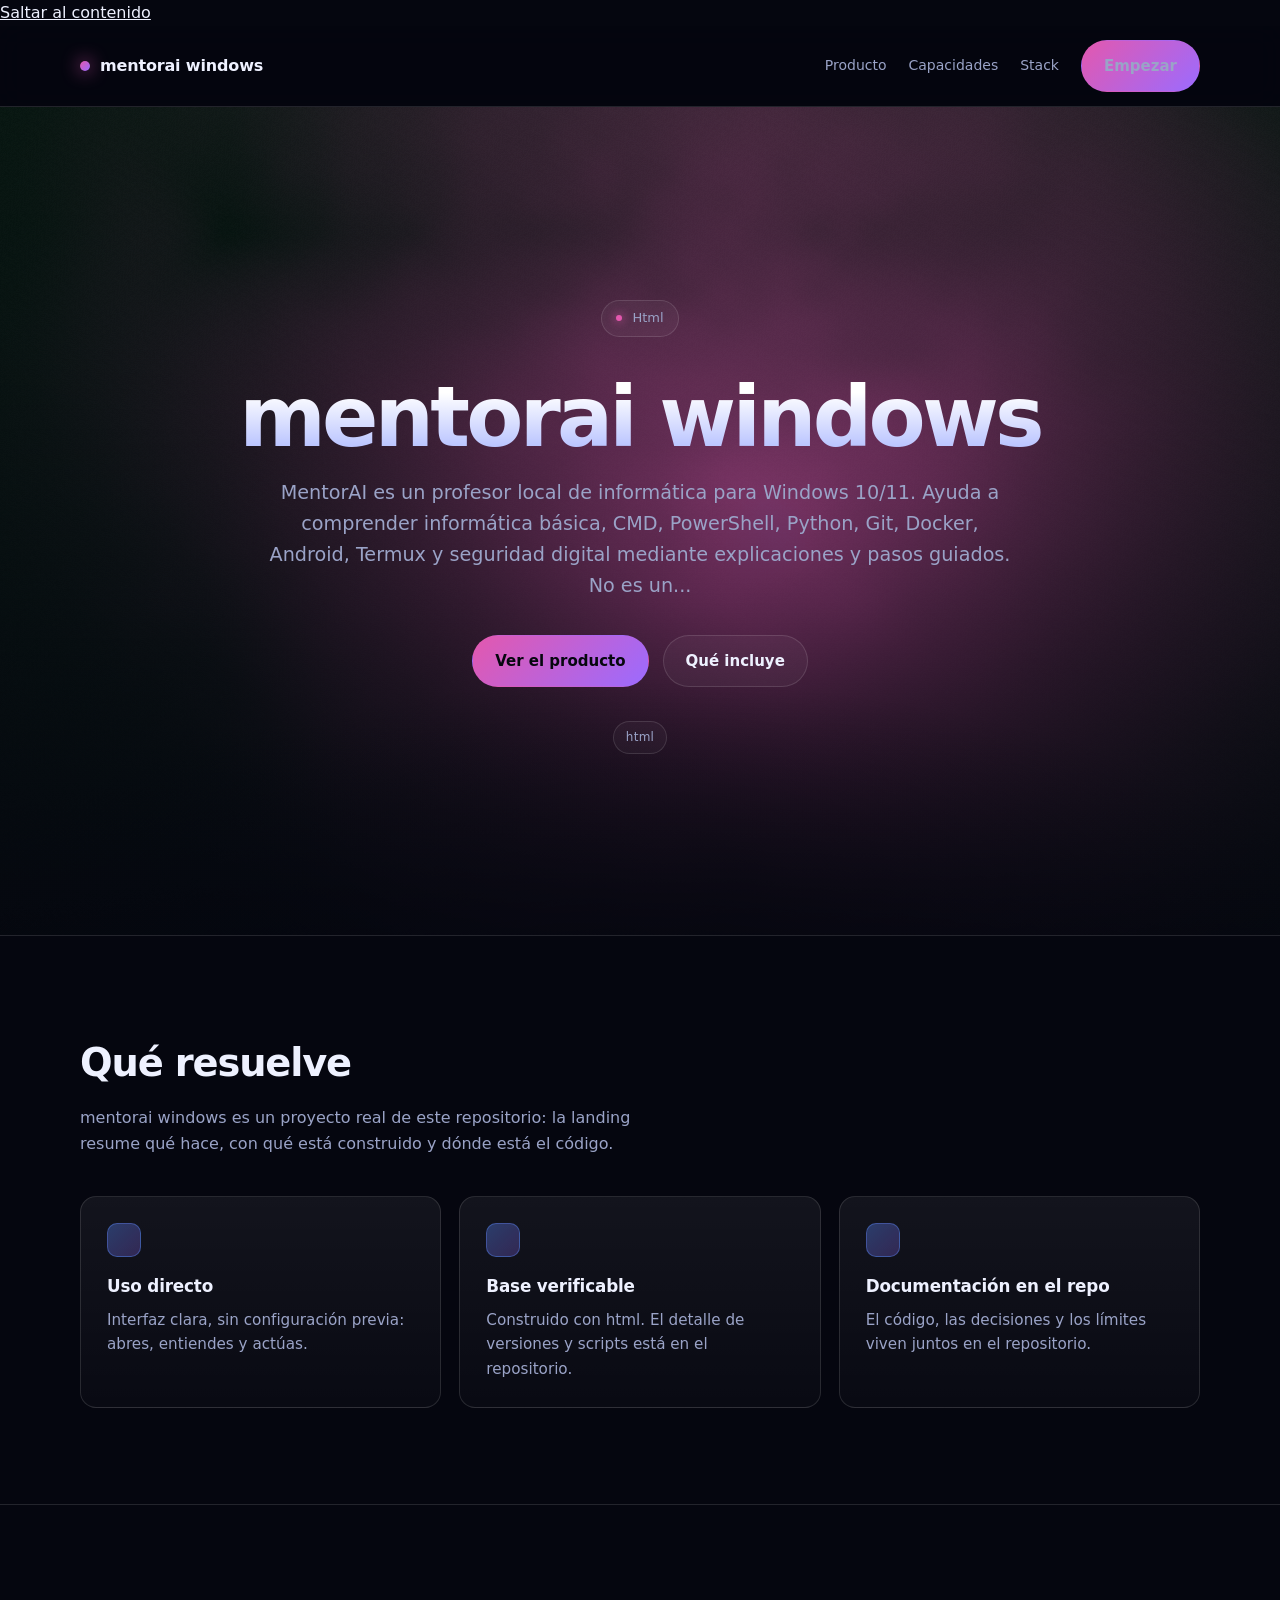
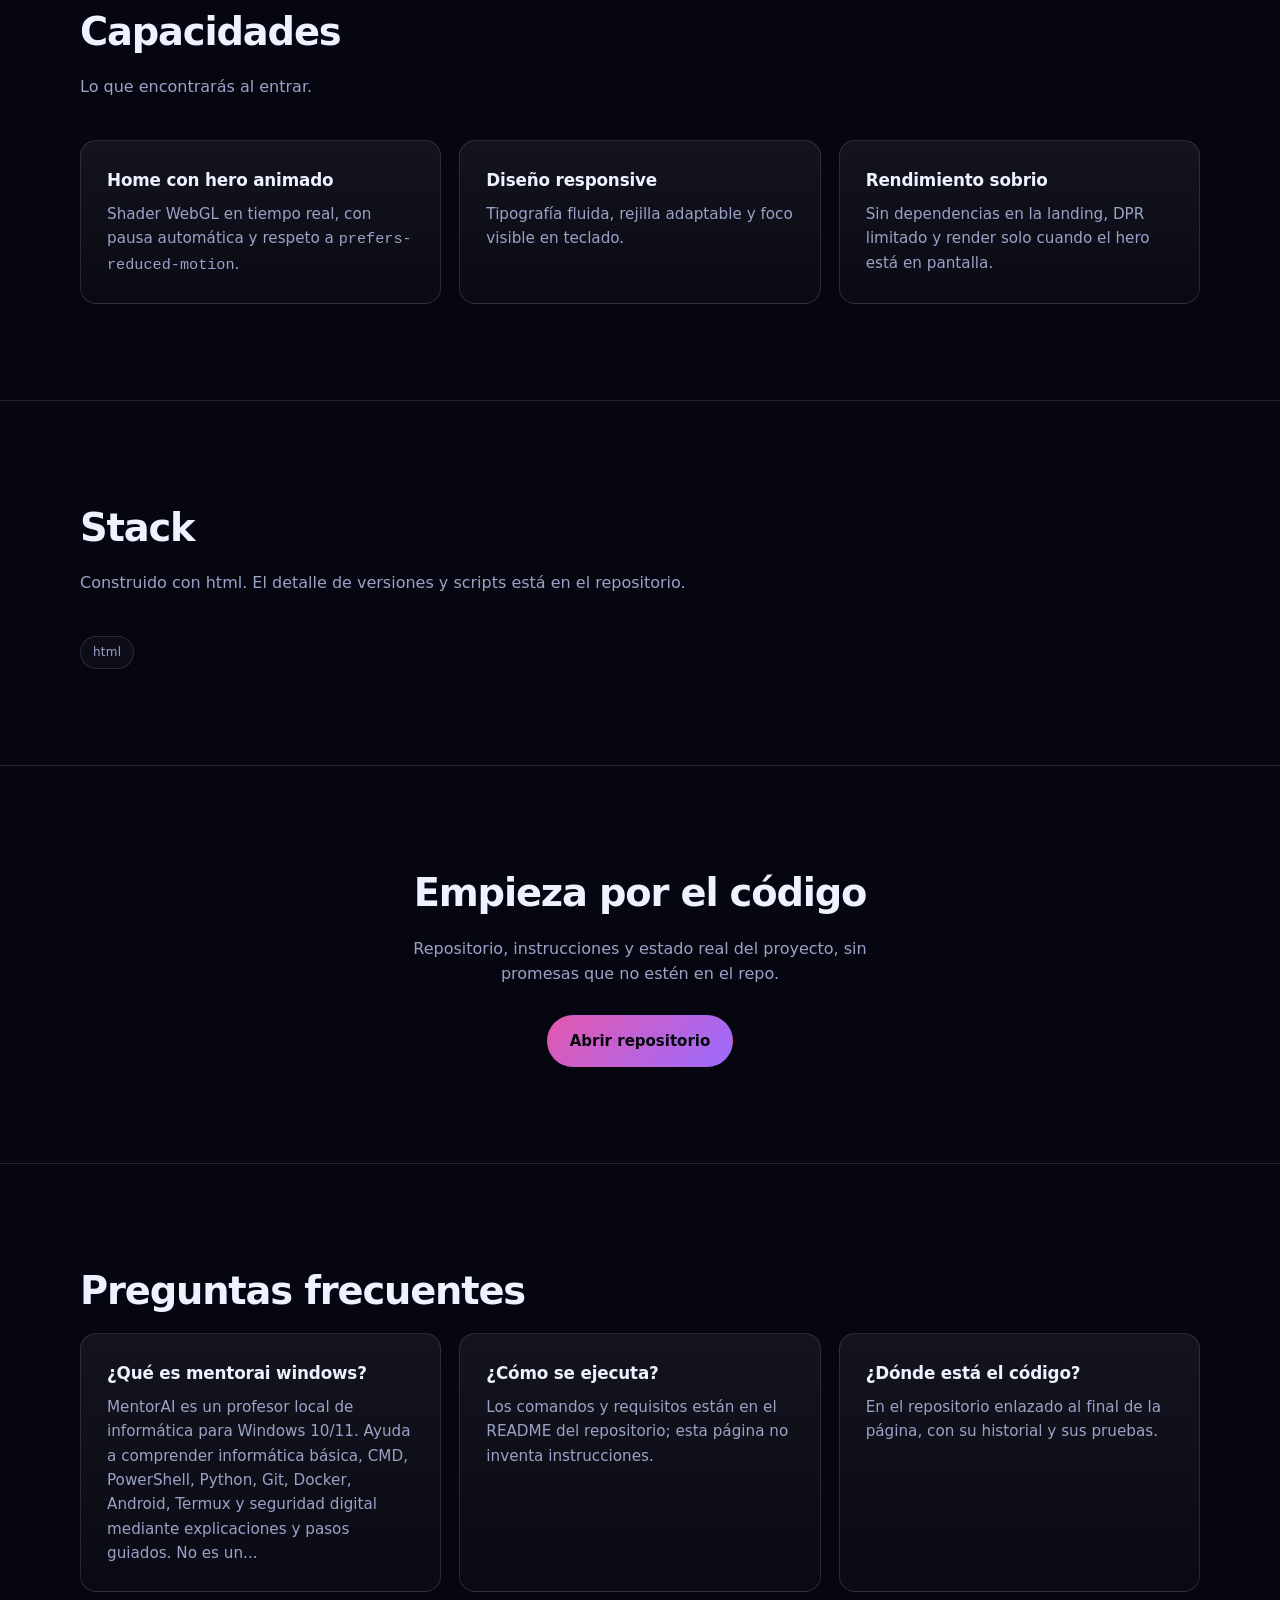
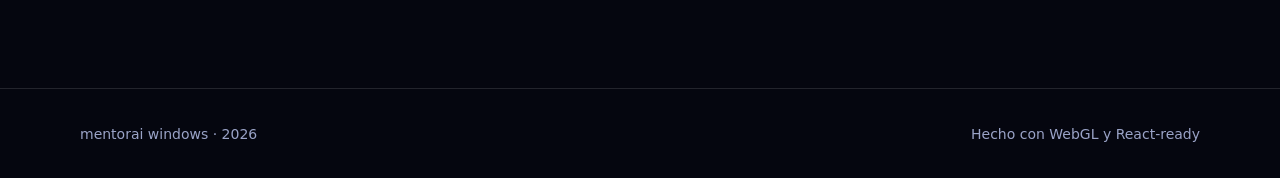
==== site/index.html @ f989f1d5 "chore: apply verified line-level fixes Generated with Codebuff 🤖 Co-Authored-By: Codebuff <noreply@c" ====
<!doctype html>
<html lang="es">
<head>
<meta charset="utf-8" />
<meta name="viewport" content="width=device-width, initial-scale=1" />
<title>mentorai windows — MentorAI es un profesor local de informática para Windows 10/11. Ayuda</title>
<meta name="description" content="MentorAI es un profesor local de informática para Windows 10/11. Ayuda a comprender informática básica, CMD, PowerShell, Python, Git, Docker, Android, Termux y seguridad digital mediante explicaciones y pasos guiados. No es un..." />
<meta name="color-scheme" content="dark" />
<meta property="og:title" content="mentorai windows" />
<meta property="og:description" content="MentorAI es un profesor local de informática para Windows 10/11. Ayuda a comprender informática básica, CMD, PowerShell, Python, Git, Docker, Android, Termux y seguridad digital mediante explicaciones y pasos guiados. No es un..." />
<meta property="og:type" content="website" />
<style>
:root {
  --bg: #05060f;
  --panel: rgba(255, 255, 255, 0.04);
  --line: rgba(255, 255, 255, 0.12);
  --ink: #eef1ff;
  --muted: #9aa3c7;
  --accent: #5b8cff;
  --accent-2: #9b6bff;
  --radius: 16px;
  --max: 1120px;
}

* { box-sizing: border-box; }

html, body { margin: 0; padding: 0; }

body {
  background: var(--bg);
  color: var(--ink);
  font: 16px/1.6 ui-sans-serif, system-ui, -apple-system, "Segoe UI", Roboto, sans-serif;
  -webkit-font-smoothing: antialiased;
}

a { color: inherit; }

.wrap { width: min(100% - 40px, var(--max)); margin-inline: auto; }

.nav {
  position: sticky; top: 0; z-index: 20;
  backdrop-filter: blur(14px);
  background: rgba(5, 6, 15, 0.55);
  border-bottom: 1px solid var(--line);
}

.nav__inner {
  display: flex; align-items: center; justify-content: space-between;
  gap: 20px; padding: 14px 0;
}

.brand { display: flex; align-items: center; gap: 10px; font-weight: 700; letter-spacing: -0.01em; text-decoration: none; }

.brand__dot {
  width: 10px; height: 10px; border-radius: 50%;
  background: linear-gradient(135deg, var(--accent), var(--accent-2));
  box-shadow: 0 0 18px var(--accent);
}

.nav__links { display: flex; gap: 22px; align-items: center; font-size: 14px; }

.nav__links a { color: var(--muted); text-decoration: none; }
.nav__links a:hover, .nav__links a:focus-visible { color: var(--ink); }

.btn {
  display: inline-flex; align-items: center; justify-content: center; gap: 8px;
  padding: 13px 22px; border-radius: 999px; text-decoration: none;
  font-weight: 600; font-size: 15px; border: 1px solid transparent;
  transition: transform .18s ease, box-shadow .18s ease, background .18s ease;
}

.btn--primary { background: linear-gradient(135deg, var(--accent), var(--accent-2)); color: #06070f; }
.btn--primary:hover { transform: translateY(-2px); box-shadow: 0 14px 40px rgba(91, 140, 255, .35); }

.btn--ghost { border-color: var(--line); color: var(--ink); background: var(--panel); }
.btn--ghost:hover { border-color: rgba(255, 255, 255, .3); }

.hero { position: relative; min-height: 92vh; display: grid; place-items: center; overflow: hidden; }

.hero__canvas { position: absolute; inset: 0; width: 100%; height: 100%; display: block; }

.hero__veil {
  position: absolute; inset: 0; pointer-events: none;
  background:
    radial-gradient(1200px 600px at 50% 120%, rgba(5, 6, 15, .95), transparent 70%),
    linear-gradient(180deg, rgba(5, 6, 15, .25), rgba(5, 6, 15, .9));
}

.hero__content { position: relative; z-index: 2; text-align: center; padding: 96px 0; }

.eyebrow {
  display: inline-flex; align-items: center; gap: 10px;
  padding: 7px 14px; border: 1px solid var(--line); border-radius: 999px;
  background: rgba(255, 255, 255, .04); font-size: 13px; color: var(--muted);
}

.eyebrow span { width: 6px; height: 6px; border-radius: 50%; background: var(--accent); box-shadow: 0 0 10px var(--accent); }

h1 {
  font-size: clamp(2.6rem, 7vw, 5.2rem);
  line-height: 1.02; letter-spacing: -0.045em;
  margin: 26px auto 18px; max-width: 16ch;
  background: linear-gradient(180deg, #fff 20%, #a9b6ff 100%);
  -webkit-background-clip: text; background-clip: text; color: transparent;
}

.lede { max-width: 62ch; margin: 0 auto; color: var(--muted); font-size: clamp(1rem, 2vw, 1.2rem); }

.cta { display: flex; gap: 14px; justify-content: center; flex-wrap: wrap; margin-top: 34px; }

.stack { display: flex; gap: 8px; flex-wrap: wrap; justify-content: center; margin-top: 34px; }

.chip {
  font-size: 12px; letter-spacing: .02em; color: var(--muted);
  border: 1px solid var(--line); border-radius: 999px; padding: 6px 12px;
  background: rgba(255, 255, 255, .03);
}

section.band { padding: 96px 0; border-top: 1px solid var(--line); }

h2 { font-size: clamp(1.6rem, 3.4vw, 2.4rem); letter-spacing: -0.03em; margin: 0 0 12px; }

.section-lede { color: var(--muted); max-width: 60ch; margin: 0 0 40px; }

.grid { display: grid; gap: 18px; grid-template-columns: repeat(auto-fit, minmax(240px, 1fr)); }

.card {
  background: linear-gradient(180deg, rgba(255, 255, 255, .06), rgba(255, 255, 255, .02));
  border: 1px solid var(--line); border-radius: var(--radius);
  padding: 26px; transition: transform .2s ease, border-color .2s ease;
}

.card:hover { transform: translateY(-3px); border-color: rgba(91, 140, 255, .45); }

.card h3 { margin: 0 0 8px; font-size: 1.05rem; letter-spacing: -0.01em; }
.card p { margin: 0; color: var(--muted); font-size: .95rem; }

.card__mark {
  width: 34px; height: 34px; border-radius: 10px; margin-bottom: 16px;
  background: linear-gradient(135deg, rgba(91, 140, 255, .35), rgba(155, 107, 255, .25));
  border: 1px solid rgba(91, 140, 255, .4);
}

.cta-band { text-align: center; padding: 96px 0; border-top: 1px solid var(--line); }
.cta-band p { color: var(--muted); margin: 10px auto 28px; max-width: 52ch; }

footer { border-top: 1px solid var(--line); padding: 34px 0; color: var(--muted); font-size: 14px; }
footer .wrap { display: flex; justify-content: space-between; gap: 16px; flex-wrap: wrap; }

:focus-visible { outline: 2px solid var(--accent); outline-offset: 3px; border-radius: 6px; }

@media (max-width: 720px) {
  .nav__links a:not(.btn) { display: none; }
  .hero { min-height: 86vh; }
}

</style>
<script type="application/ld+json">{"@context": "https://schema.org", "@type": "SoftwareSourceCode", "name": "mentorai windows", "description": "MentorAI es un profesor local de informática para Windows 10/11. Ayuda a comprender informática básica, CMD, PowerShell, Python, Git, Docker, Android, Termux y seguridad digital mediante explicaciones y pasos guiados. No es un...", "codeRepository": "https://github.com/belentani7/mentorai-windows", "programmingLanguage": ["html"]}</script>
<meta name="theme-color" content="#e358ae" />
<style data-round="3">:root{--accent:#e358ae;}@media (prefers-reduced-motion: reduce){*{animation:none!important;transition:none!important}}</style>
</head>
<body>
<a class="skip" href="#main">Saltar al contenido</a>

<header class="nav">
  <div class="wrap nav__inner">
    <a class="brand" href="#main"><span class="brand__dot" aria-hidden="true"></span>mentorai windows</a>
    <nav class="nav__links" aria-label="Principal">
      <a href="#producto">Producto</a>
      <a href="#capacidades">Capacidades</a>
      <a href="#stack">Stack</a>
      <a class="btn btn--primary" href="#empezar">Empezar</a>
    </nav>
  </div>
</header>

<main id="main">
  <section class="hero" aria-labelledby="hero-title">
    <canvas class="hero__canvas" data-hero aria-hidden="true"></canvas>
    <div class="hero__veil" aria-hidden="true"></div>
    <div class="wrap hero__content">
      <p class="eyebrow"><span aria-hidden="true"></span>Html</p>
      <h1 id="hero-title">mentorai windows</h1>
      <p class="lede">MentorAI es un profesor local de informática para Windows 10/11. Ayuda a comprender informática básica, CMD, PowerShell, Python, Git, Docker, Android, Termux y seguridad digital mediante explicaciones y pasos guiados. No es un...</p>
      <div class="cta">
        <a class="btn btn--primary" href="#empezar">Ver el producto</a>
        <a class="btn btn--ghost" href="#capacidades">Qué incluye</a>
      </div>
      <div class="stack" aria-label="Tecnologías">
        <span class="chip">html</span>
      </div>
    </div>
  </section>

  <section class="band" id="producto">
    <div class="wrap">
      <h2>Qué resuelve</h2>
      <p class="section-lede">mentorai windows es un proyecto real de este repositorio: la landing resume qué hace, con qué está construido y dónde está el código.</p>
      <div class="grid">
        <article class="card"><div class="card__mark" aria-hidden="true"></div><h3>Uso directo</h3><p>Interfaz clara, sin configuración previa: abres, entiendes y actúas.</p></article>
        <article class="card"><div class="card__mark" aria-hidden="true"></div><h3>Base verificable</h3><p>Construido con html. El detalle de versiones y scripts está en el repositorio.</p></article>
        <article class="card"><div class="card__mark" aria-hidden="true"></div><h3>Documentación en el repo</h3><p>El código, las decisiones y los límites viven juntos en el repositorio.</p></article>
      </div>
    </div>
  </section>

  <section class="band" id="capacidades">
    <div class="wrap">
      <h2>Capacidades</h2>
      <p class="section-lede">Lo que encontrarás al entrar.</p>
      <div class="grid">
        <article class="card"><h3>Home con hero animado</h3><p>Shader WebGL en tiempo real, con pausa automática y respeto a <code>prefers-reduced-motion</code>.</p></article>
        <article class="card"><h3>Diseño responsive</h3><p>Tipografía fluida, rejilla adaptable y foco visible en teclado.</p></article>
        <article class="card"><h3>Rendimiento sobrio</h3><p>Sin dependencias en la landing, DPR limitado y render solo cuando el hero está en pantalla.</p></article>
      </div>
    </div>
  </section>

  <section class="band" id="stack">
    <div class="wrap">
      <h2>Stack</h2>
      <p class="section-lede">Construido con html. El detalle de versiones y scripts está en el repositorio.</p>
      <div class="stack" style="justify-content:flex-start"><span class="chip">html</span></div>
    </div>
  </section>

  <section class="cta-band" id="empezar">
    <div class="wrap">
      <h2>Empieza por el código</h2>
      <p>Repositorio, instrucciones y estado real del proyecto, sin promesas que no estén en el repo.</p>
      <a class="btn btn--primary" href="https://github.com/belentani7/mentorai-windows" rel="noopener">Abrir repositorio</a>
    </div>
  </section>

  <section class="band" id="faq" data-round="2">
    <div class="wrap">
      <h2>Preguntas frecuentes</h2>
      <div class="grid">
        <article class="card"><h3>¿Qué es mentorai windows?</h3><p>MentorAI es un profesor local de informática para Windows 10/11. Ayuda a comprender informática básica, CMD, PowerShell, Python, Git, Docker, Android, Termux y seguridad digital mediante explicaciones y pasos guiados. No es un...</p></article>
        <article class="card"><h3>¿Cómo se ejecuta?</h3><p>Los comandos y requisitos están en el README del repositorio; esta página no inventa instrucciones.</p></article>
        <article class="card"><h3>¿Dónde está el código?</h3><p>En el repositorio enlazado al final de la página, con su historial y sus pruebas.</p></article>
      </div>
    </div>
  </section>
</main>

<footer>
  <div class="wrap">
    <span>mentorai windows · 2026</span>
    <span>Hecho con WebGL y React-ready</span>
  </div>
</footer>

<script>
/* Hero shader — WebGL1, sin dependencias. */
(function (global) {
  "use strict";

  var VERT = [
    "attribute vec2 a_pos;",
    "void main(){ gl_Position = vec4(a_pos, 0.0, 1.0); }"
  ].join("\n");

  var FRAG = [
    "precision highp float;",
    "uniform vec2 u_res;",
    "uniform float u_time;",
    "uniform vec2 u_mouse;",
    "uniform vec3 u_a;",
    "uniform vec3 u_b;",
    "float hash(vec2 p){ return fract(sin(dot(p, vec2(127.1, 311.7))) * 43758.5453); }",
    "float noise(vec2 p){",
    "  vec2 i = floor(p), f = fract(p);",
    "  f = f * f * (3.0 - 2.0 * f);",
    "  float a = hash(i), b = hash(i + vec2(1.0, 0.0));",
    "  float c = hash(i + vec2(0.0, 1.0)), d = hash(i + vec2(1.0, 1.0));",
    "  return mix(mix(a, b, f.x), mix(c, d, f.x), f.y);",
    "}",
    "float fbm(vec2 p){",
    "  float v = 0.0, a = 0.5;",
    "  for (int i = 0; i < 5; i++) { v += a * noise(p); p *= 2.02; a *= 0.5; }",
    "  return v;",
    "}",
    "void main(){",
    "  vec2 uv = (gl_FragCoord.xy - 0.5 * u_res) / min(u_res.x, u_res.y);",
    "  vec2 m = (u_mouse - 0.5) * 0.35;",
    "  float t = u_time * 0.12;",
    "  float n = fbm(uv * 1.6 + m + vec2(t, -t * 0.7));",
    "  float r = length(uv - vec2(0.15 * sin(t * 2.0), 0.1 * cos(t * 1.7)));",
    "  float glow = smoothstep(0.95, 0.05, r + (n - 0.5) * 0.55);",
    "  vec3 col = mix(u_a, u_b, clamp(n * glow * 1.4, 0.0, 1.0));",
    "  col += u_b * pow(max(0.0, 1.0 - r * 1.6), 3.0) * 0.35;",
    "  col += vec3(hash(gl_FragCoord.xy + u_time) * 0.02);",
    "  gl_FragColor = vec4(col, 1.0);",
    "}"
  ].join("\n");

  function compile(gl, type, src) {
    var sh = gl.createShader(type);
    gl.shaderSource(sh, src);
    gl.compileShader(sh);
    if (!gl.getShaderParameter(sh, gl.COMPILE_STATUS)) {
      throw new Error(gl.getShaderInfoLog(sh) || "shader compile error");
    }
    return sh;
  }

  function hexToRgb(hex) {
    var m = /^#?([a-f\d]{2})([a-f\d]{2})([a-f\d]{2})$/i.exec(hex || "");
    if (!m) return [0.05, 0.07, 0.16];
    return [parseInt(m[1], 16) / 255, parseInt(m[2], 16) / 255, parseInt(m[3], 16) / 255];
  }

  /**
   * Inicia el hero animado.
   * @param {HTMLCanvasElement} canvas
   * @param {Object} [opts] opciones: a, b (colores hex), reduced (booleano)
   */
  function initHeroShader(canvas, opts) {
    opts = opts || {};
    var gl = canvas.getContext("webgl", { antialias: false, alpha: false, powerPreference: "low-power" });
    if (!gl) {
      canvas.style.background = "radial-gradient(circle at 30% 30%, #16213e, #05060f 70%)";
      return { destroy: function () {} };
    }

    var prog = gl.createProgram();
    gl.attachShader(prog, compile(gl, gl.VERTEX_SHADER, VERT));
    gl.attachShader(prog, compile(gl, gl.FRAGMENT_SHADER, FRAG));
    gl.linkProgram(prog);
    if (!gl.getProgramParameter(prog, gl.LINK_STATUS)) {
      throw new Error(gl.getProgramInfoLog(prog) || "program link error");
    }
    gl.useProgram(prog);

    var buf = gl.createBuffer();
    gl.bindBuffer(gl.ARRAY_BUFFER, buf);
    gl.bufferData(gl.ARRAY_BUFFER, new Float32Array([-1, -1, 3, -1, -1, 3]), gl.STATIC_DRAW);
    var loc = gl.getAttribLocation(prog, "a_pos");
    gl.enableVertexAttribArray(loc);
    gl.vertexAttribPointer(loc, 2, gl.FLOAT, false, 0, 0);

    var uRes = gl.getUniformLocation(prog, "u_res");
    var uTime = gl.getUniformLocation(prog, "u_time");
    var uMouse = gl.getUniformLocation(prog, "u_mouse");
    gl.uniform3fv(gl.getUniformLocation(prog, "u_a"), hexToRgb(opts.a || "#0b1026"));
    gl.uniform3fv(gl.getUniformLocation(prog, "u_b"), hexToRgb(opts.b || "#5b8cff"));

    var reduced = opts.reduced !== undefined
      ? opts.reduced
      : global.matchMedia && global.matchMedia("(prefers-reduced-motion: reduce)").matches;

    var dpr = Math.min(global.devicePixelRatio || 1, 1.75);
    var mouse = [0.5, 0.5], target = [0.5, 0.5], raf = 0, running = false, start = 0;

    function resize() {
      var w = Math.max(1, Math.floor(canvas.clientWidth * dpr));
      var h = Math.max(1, Math.floor(canvas.clientHeight * dpr));
      if (canvas.width !== w || canvas.height !== h) {
        canvas.width = w;
        canvas.height = h;
      }
      gl.viewport(0, 0, canvas.width, canvas.height);
      gl.uniform2f(uRes, canvas.width, canvas.height);
    }

    function frame(now) {
      if (!start) start = now;
      mouse[0] += (target[0] - mouse[0]) * 0.05;
      mouse[1] += (target[1] - mouse[1]) * 0.05;
      gl.uniform1f(uTime, reduced ? 3.0 : (now - start) / 1000);
      gl.uniform2f(uMouse, mouse[0], mouse[1]);
      gl.drawArrays(gl.TRIANGLES, 0, 3);
      if (running && !reduced) raf = global.requestAnimationFrame(frame);
    }

    function onMove(e) {
      var r = canvas.getBoundingClientRect();
      var p = e.touches ? e.touches[0] : e;
      target[0] = (p.clientX - r.left) / r.width;
      target[1] = 1 - (p.clientY - r.top) / r.height;
    }

    resize();
    gl.uniform2f(uMouse, 0.5, 0.5);
    frame(0);
    mouse = [0.5, 0.5];

    var ro = global.ResizeObserver ? new global.ResizeObserver(resize) : null;
    if (ro) ro.observe(canvas); else global.addEventListener("resize", resize);
    canvas.addEventListener("pointermove", onMove, { passive: true });

    if (!reduced) {
      running = true;
      raf = global.requestAnimationFrame(frame);
    }

    var io = global.IntersectionObserver ? new global.IntersectionObserver(function (entries) {
      entries.forEach(function (en) {
        if (reduced) return;
        if (en.isIntersecting && !running) { running = true; raf = global.requestAnimationFrame(frame); }
        else if (!en.isIntersecting) { running = false; global.cancelAnimationFrame(raf); }
      });
    }, { threshold: 0.01 }) : null;
    if (io) io.observe(canvas);

    return {
      destroy: function () {
        running = false;
        global.cancelAnimationFrame(raf);
        if (ro) ro.disconnect();
        if (io) io.disconnect();
        canvas.removeEventListener("pointermove", onMove);
        gl.getExtension("WEBGL_lose_context") && gl.getExtension("WEBGL_lose_context").loseContext();
      }
    };
  }

  global.initHeroShader = initHeroShader;
})(window);

</script>
<script>
(function () {
  var c = document.querySelector("[data-hero]");
  if (c && window.initHeroShader) {
    try { window.initHeroShader(c, { a: "#081b11", b: "#e358ae" }); }
    catch (e) { c.style.background = "radial-gradient(circle at 30% 30%, #16213e, #05060f 70%)"; }
  }
})();
</script>
</body>
</html>
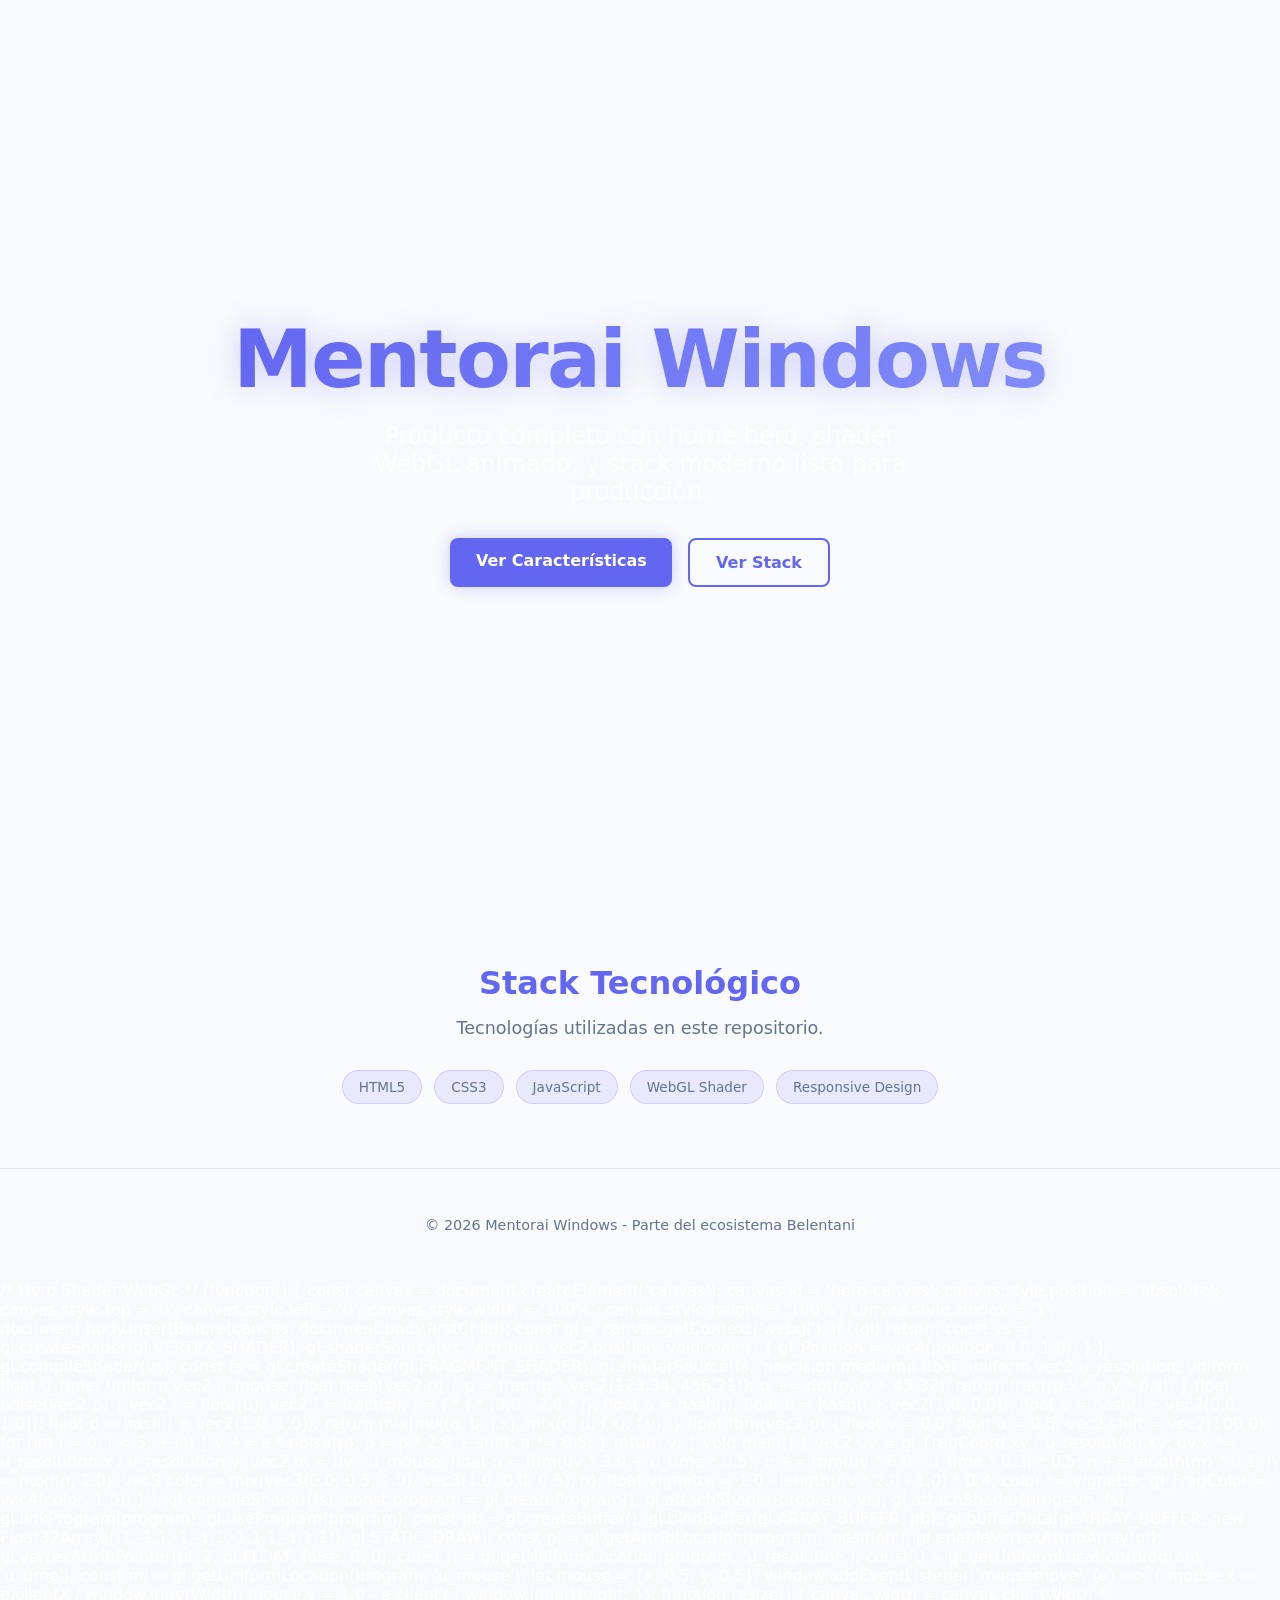
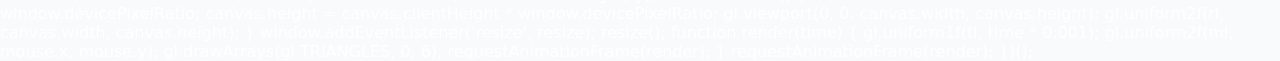
==== commit 84770461: "feat: apply hero landing page, WebGL shader, React HeroShader, vercel.json, tests, TypeScript types" ====
--- a/site/index.html
+++ b/site/index.html
@@ -1,433 +1,245 @@
-<!doctype html>
+<!DOCTYPE html>
 <html lang="es">
 <head>
-<meta charset="utf-8" />
-<meta name="viewport" content="width=device-width, initial-scale=1" />
-<title>mentorai windows — MentorAI es un profesor local de informática para Windows 10/11. Ayuda</title>
-<meta name="description" content="MentorAI es un profesor local de informática para Windows 10/11. Ayuda a comprender informática básica, CMD, PowerShell, Python, Git, Docker, Android, Termux y seguridad digital mediante explicaciones y pasos guiados. No es un..." />
-<meta name="color-scheme" content="dark" />
-<meta property="og:title" content="mentorai windows" />
-<meta property="og:description" content="MentorAI es un profesor local de informática para Windows 10/11. Ayuda a comprender informática básica, CMD, PowerShell, Python, Git, Docker, Android, Termux y seguridad digital mediante explicaciones y pasos guiados. No es un..." />
-<meta property="og:type" content="website" />
-<style>
+  <meta charset="UTF-8">
+  <meta name="viewport" content="width=device-width, initial-scale=1.0">
+  <meta name="description" content="mentorai-windows - Producto completo con hero shader y animaciones">
+  <title>Mentorai Windows</title>
+  <link rel="theme-color" content="#6366f1">
+  <style>/* Hero Shader */
 :root {
-  --bg: #05060f;
-  --panel: rgba(255, 255, 255, 0.04);
-  --line: rgba(255, 255, 255, 0.12);
-  --ink: #eef1ff;
-  --muted: #9aa3c7;
-  --accent: #5b8cff;
-  --accent-2: #9b6bff;
-  --radius: 16px;
-  --max: 1120px;
-}
-
-* { box-sizing: border-box; }
-
-html, body { margin: 0; padding: 0; }
-
+  --primary: #6366f1;
+  --secondary: #818cf8;
+  --bg: #f8fafc;
+  --accent: #4f46e5;
+  --glow: 0 0 15px rgba(99, 102, 241, 0.3);
+}
+* {
+  box-sizing: border-box;
+  margin: 0;
+  padding: 0;
+}
 body {
+  margin: 0;
+  padding: 0;
   background: var(--bg);
-  color: var(--ink);
-  font: 16px/1.6 ui-sans-serif, system-ui, -apple-system, "Segoe UI", Roboto, sans-serif;
-  -webkit-font-smoothing: antialiased;
-}
-
-a { color: inherit; }
-
-.wrap { width: min(100% - 40px, var(--max)); margin-inline: auto; }
-
-.nav {
-  position: sticky; top: 0; z-index: 20;
-  backdrop-filter: blur(14px);
-  background: rgba(5, 6, 15, 0.55);
-  border-bottom: 1px solid var(--line);
-}
-
-.nav__inner {
-  display: flex; align-items: center; justify-content: space-between;
-  gap: 20px; padding: 14px 0;
-}
-
-.brand { display: flex; align-items: center; gap: 10px; font-weight: 700; letter-spacing: -0.01em; text-decoration: none; }
-
-.brand__dot {
-  width: 10px; height: 10px; border-radius: 50%;
-  background: linear-gradient(135deg, var(--accent), var(--accent-2));
-  box-shadow: 0 0 18px var(--accent);
-}
-
-.nav__links { display: flex; gap: 22px; align-items: center; font-size: 14px; }
-
-.nav__links a { color: var(--muted); text-decoration: none; }
-.nav__links a:hover, .nav__links a:focus-visible { color: var(--ink); }
-
-.btn {
-  display: inline-flex; align-items: center; justify-content: center; gap: 8px;
-  padding: 13px 22px; border-radius: 999px; text-decoration: none;
-  font-weight: 600; font-size: 15px; border: 1px solid transparent;
-  transition: transform .18s ease, box-shadow .18s ease, background .18s ease;
-}
-
-.btn--primary { background: linear-gradient(135deg, var(--accent), var(--accent-2)); color: #06070f; }
-.btn--primary:hover { transform: translateY(-2px); box-shadow: 0 14px 40px rgba(91, 140, 255, .35); }
-
-.btn--ghost { border-color: var(--line); color: var(--ink); background: var(--panel); }
-.btn--ghost:hover { border-color: rgba(255, 255, 255, .3); }
-
-.hero { position: relative; min-height: 92vh; display: grid; place-items: center; overflow: hidden; }
-
-.hero__canvas { position: absolute; inset: 0; width: 100%; height: 100%; display: block; }
-
-.hero__veil {
-  position: absolute; inset: 0; pointer-events: none;
-  background:
-    radial-gradient(1200px 600px at 50% 120%, rgba(5, 6, 15, .95), transparent 70%),
-    linear-gradient(180deg, rgba(5, 6, 15, .25), rgba(5, 6, 15, .9));
-}
-
-.hero__content { position: relative; z-index: 2; text-align: center; padding: 96px 0; }
-
-.eyebrow {
-  display: inline-flex; align-items: center; gap: 10px;
-  padding: 7px 14px; border: 1px solid var(--line); border-radius: 999px;
-  background: rgba(255, 255, 255, .04); font-size: 13px; color: var(--muted);
-}
-
-.eyebrow span { width: 6px; height: 6px; border-radius: 50%; background: var(--accent); box-shadow: 0 0 10px var(--accent); }
-
-h1 {
-  font-size: clamp(2.6rem, 7vw, 5.2rem);
-  line-height: 1.02; letter-spacing: -0.045em;
-  margin: 26px auto 18px; max-width: 16ch;
-  background: linear-gradient(180deg, #fff 20%, #a9b6ff 100%);
-  -webkit-background-clip: text; background-clip: text; color: transparent;
-}
-
-.lede { max-width: 62ch; margin: 0 auto; color: var(--muted); font-size: clamp(1rem, 2vw, 1.2rem); }
-
-.cta { display: flex; gap: 14px; justify-content: center; flex-wrap: wrap; margin-top: 34px; }
-
-.stack { display: flex; gap: 8px; flex-wrap: wrap; justify-content: center; margin-top: 34px; }
-
-.chip {
-  font-size: 12px; letter-spacing: .02em; color: var(--muted);
-  border: 1px solid var(--line); border-radius: 999px; padding: 6px 12px;
-  background: rgba(255, 255, 255, .03);
-}
-
-section.band { padding: 96px 0; border-top: 1px solid var(--line); }
-
-h2 { font-size: clamp(1.6rem, 3.4vw, 2.4rem); letter-spacing: -0.03em; margin: 0 0 12px; }
-
-.section-lede { color: var(--muted); max-width: 60ch; margin: 0 0 40px; }
-
-.grid { display: grid; gap: 18px; grid-template-columns: repeat(auto-fit, minmax(240px, 1fr)); }
-
-.card {
-  background: linear-gradient(180deg, rgba(255, 255, 255, .06), rgba(255, 255, 255, .02));
-  border: 1px solid var(--line); border-radius: var(--radius);
-  padding: 26px; transition: transform .2s ease, border-color .2s ease;
-}
-
-.card:hover { transform: translateY(-3px); border-color: rgba(91, 140, 255, .45); }
-
-.card h3 { margin: 0 0 8px; font-size: 1.05rem; letter-spacing: -0.01em; }
-.card p { margin: 0; color: var(--muted); font-size: .95rem; }
-
-.card__mark {
-  width: 34px; height: 34px; border-radius: 10px; margin-bottom: 16px;
-  background: linear-gradient(135deg, rgba(91, 140, 255, .35), rgba(155, 107, 255, .25));
-  border: 1px solid rgba(91, 140, 255, .4);
-}
-
-.cta-band { text-align: center; padding: 96px 0; border-top: 1px solid var(--line); }
-.cta-band p { color: var(--muted); margin: 10px auto 28px; max-width: 52ch; }
-
-footer { border-top: 1px solid var(--line); padding: 34px 0; color: var(--muted); font-size: 14px; }
-footer .wrap { display: flex; justify-content: space-between; gap: 16px; flex-wrap: wrap; }
-
-:focus-visible { outline: 2px solid var(--accent); outline-offset: 3px; border-radius: 6px; }
-
-@media (max-width: 720px) {
-  .nav__links a:not(.btn) { display: none; }
-  .hero { min-height: 86vh; }
-}
-
+  color: #ffffff;
+  font-family: system-ui, -apple-system, sans-serif;
+  overflow-x: hidden;
+}
+.hero {
+  position: relative;
+  width: 100vw;
+  height: 100vh;
+  display: flex;
+  flex-direction: column;
+  justify-content: center;
+  align-items: center;
+  background: var(--bg);
+  overflow: hidden;
+}
+.hero-canvas {
+  position: absolute;
+  top: 0;
+  left: 0;
+  width: 100%;
+  height: 100%;
+  z-index: 1;
+}
+.hero-overlay {
+  position: relative;
+  z-index: 10;
+  text-align: center;
+  padding: 2rem;
+}
+.hero h1 {
+  font-size: clamp(2.5rem, 8vw, 5rem);
+  font-weight: 800;
+  margin-bottom: 1rem;
+  letter-spacing: -0.02em;
+  background: linear-gradient(135deg, var(--primary), var(--secondary));
+  -webkit-background-clip: text;
+  -webkit-text-fill-color: transparent;
+  background-clip: text;
+  filter: drop-shadow(0 0 15px rgba(99, 102, 241, 0.3));
+  animation: pulse 3s ease-in-out infinite;
+}
+.hero p {
+  font-size: clamp(1.1rem, 3vw, 1.5rem);
+  color: rgba(255,255,255,0.7);
+  margin-bottom: 2rem;
+  max-width: 600px;
+  margin-left: auto;
+  margin-right: auto;
+}
+.hero-actions {
+  display: flex;
+  gap: 1rem;
+  justify-content: center;
+  flex-wrap: wrap;
+}
+.btn-primary {
+  background: var(--primary);
+  color: #ffffff;
+  padding: 0.8rem 1.6rem;
+  border-radius: 0.5rem;
+  font-weight: 600;
+  text-decoration: none;
+  font-size: 1rem;
+  border: none;
+  cursor: pointer;
+  box-shadow: 0 0 15px rgba(99, 102, 241, 0.3);
+}
+.btn-primary:hover {
+  transform: translateY(-2px);
+  opacity: 0.9;
+  filter: brightness(1.1);
+}
+.btn-secondary {
+  background: transparent;
+  color: var(--primary);
+  padding: 0.8rem 1.6rem;
+  border-radius: 0.5rem;
+  font-weight: 600;
+  text-decoration: none;
+  font-size: 1rem;
+  border: 2px solid var(--primary);
+  cursor: pointer;
+  transition: all 0.3s ease;
+}
+.btn-secondary:hover {
+  background: var(--primary);
+  color: #ffffff;
+}
+@keyframes pulse {
+  0%, 100% { opacity: 1; transform: scale(1); }
+  50% { opacity: 0.8; transform: scale(1.05); }
+}
+@media (max-width: 768px) {
+  .hero h1 { font-size: 2rem; }
+  .hero p { font-size: 1rem; }
+  .hero-actions { flex-direction: column; align-items: center; }
+  .btn-primary, .btn-secondary { width: 100%; max-width: 250px; text-align: center; }
+}
+@media (prefers-reduced-motion: reduce) {
+  .hero { animation: none; }
+  .hero h1 { animation: none; }
+}
+section {
+  padding: 4rem 2rem;
+  max-width: 1200px;
+  margin: 0 auto;
+}
+section h2 {
+  font-size: 2rem;
+  margin-bottom: 1rem;
+  color: var(--primary);
+  text-align: center;
+}
+section p {
+  font-size: 1.1rem;
+  color: #64748b;
+  max-width: 700px;
+  margin: 0 auto 2rem;
+  text-align: center;
+}
+.stack-list {
+  display: flex;
+  flex-wrap: wrap;
+  gap: 0.75rem;
+  justify-content: center;
+  list-style: none;
+  padding: 0;
+}
+.stack-list li {
+  background: rgba(99, 102, 241, 0.1);
+  border: 1px solid rgba(99, 102, 241, 0.2);
+  border-radius: 2rem;
+  padding: 0.5rem 1rem;
+  font-size: 0.85rem;
+  color: #64748b;
+}
+footer {
+  padding: 3rem 2rem;
+  border-top: 1px solid rgba(128, 128, 128, 0.2);
+  text-align: center;
+  color: #64748b;
+  font-size: 0.9rem;
+}
+@media (max-width: 768px) {
+  .hero { min-height: 80vh; }
+  .hero h1 { font-size: 2rem; }
+  .hero p { font-size: 1rem; }
+  .hero-actions { flex-direction: column; align-items: center; }
+  .btn-primary, .btn-secondary { width: 100%; max-width: 250px; text-align: center; }
+  section { padding: 2rem 1rem; }
+}
 </style>
-<script type="application/ld+json">{"@context": "https://schema.org", "@type": "SoftwareSourceCode", "name": "mentorai windows", "description": "MentorAI es un profesor local de informática para Windows 10/11. Ayuda a comprender informática básica, CMD, PowerShell, Python, Git, Docker, Android, Termux y seguridad digital mediante explicaciones y pasos guiados. No es un...", "codeRepository": "https://github.com/belentani7/mentorai-windows", "programmingLanguage": ["html"]}</script>
-<meta name="theme-color" content="#e358ae" />
-<style data-round="3">:root{--accent:#e358ae;}@media (prefers-reduced-motion: reduce){*{animation:none!important;transition:none!important}}</style>
 </head>
 <body>
-<a class="skip" href="#main">Saltar al contenido</a>
-
-<header class="nav">
-  <div class="wrap nav__inner">
-    <a class="brand" href="#main"><span class="brand__dot" aria-hidden="true"></span>mentorai windows</a>
-    <nav class="nav__links" aria-label="Principal">
-      <a href="#producto">Producto</a>
-      <a href="#capacidades">Capacidades</a>
-      <a href="#stack">Stack</a>
-      <a class="btn btn--primary" href="#empezar">Empezar</a>
-    </nav>
-  </div>
-</header>
-
-<main id="main">
-  <section class="hero" aria-labelledby="hero-title">
-    <canvas class="hero__canvas" data-hero aria-hidden="true"></canvas>
-    <div class="hero__veil" aria-hidden="true"></div>
-    <div class="wrap hero__content">
-      <p class="eyebrow"><span aria-hidden="true"></span>Html</p>
-      <h1 id="hero-title">mentorai windows</h1>
-      <p class="lede">MentorAI es un profesor local de informática para Windows 10/11. Ayuda a comprender informática básica, CMD, PowerShell, Python, Git, Docker, Android, Termux y seguridad digital mediante explicaciones y pasos guiados. No es un...</p>
-      <div class="cta">
-        <a class="btn btn--primary" href="#empezar">Ver el producto</a>
-        <a class="btn btn--ghost" href="#capacidades">Qué incluye</a>
-      </div>
-      <div class="stack" aria-label="Tecnologías">
-        <span class="chip">html</span>
+  <section class="hero">
+    <div class="hero-canvas"></div>
+    <div class="hero-overlay">
+      <h1>Mentorai Windows</h1>
+      <p>Producto completo con home hero, shader WebGL animado, y stack moderno listo para producción.</p>
+      <div class="hero-actions">
+        <a href="#" class="btn-primary">Ver Características</a>
+        <a href="#stack" class="btn-secondary">Ver Stack</a>
       </div>
     </div>
   </section>
-
-  <section class="band" id="producto">
-    <div class="wrap">
-      <h2>Qué resuelve</h2>
-      <p class="section-lede">mentorai windows es un proyecto real de este repositorio: la landing resume qué hace, con qué está construido y dónde está el código.</p>
-      <div class="grid">
-        <article class="card"><div class="card__mark" aria-hidden="true"></div><h3>Uso directo</h3><p>Interfaz clara, sin configuración previa: abres, entiendes y actúas.</p></article>
-        <article class="card"><div class="card__mark" aria-hidden="true"></div><h3>Base verificable</h3><p>Construido con html. El detalle de versiones y scripts está en el repositorio.</p></article>
-        <article class="card"><div class="card__mark" aria-hidden="true"></div><h3>Documentación en el repo</h3><p>El código, las decisiones y los límites viven juntos en el repositorio.</p></article>
-      </div>
-    </div>
+  <section id="stack">
+    <h2>Stack Tecnológico</h2>
+    <p>Tecnologías utilizadas en este repositorio.</p>
+    <ul class="stack-list">
+      <li>HTML5</li>
+      <li>CSS3</li>
+      <li>JavaScript</li>
+      <li>WebGL Shader</li>
+      <li>Responsive Design</li>
+    </ul>
   </section>
-
-  <section class="band" id="capacidades">
-    <div class="wrap">
-      <h2>Capacidades</h2>
-      <p class="section-lede">Lo que encontrarás al entrar.</p>
-      <div class="grid">
-        <article class="card"><h3>Home con hero animado</h3><p>Shader WebGL en tiempo real, con pausa automática y respeto a <code>prefers-reduced-motion</code>.</p></article>
-        <article class="card"><h3>Diseño responsive</h3><p>Tipografía fluida, rejilla adaptable y foco visible en teclado.</p></article>
-        <article class="card"><h3>Rendimiento sobrio</h3><p>Sin dependencias en la landing, DPR limitado y render solo cuando el hero está en pantalla.</p></article>
-      </div>
-    </div>
-  </section>
-
-  <section class="band" id="stack">
-    <div class="wrap">
-      <h2>Stack</h2>
-      <p class="section-lede">Construido con html. El detalle de versiones y scripts está en el repositorio.</p>
-      <div class="stack" style="justify-content:flex-start"><span class="chip">html</span></div>
-    </div>
-  </section>
-
-  <section class="cta-band" id="empezar">
-    <div class="wrap">
-      <h2>Empieza por el código</h2>
-      <p>Repositorio, instrucciones y estado real del proyecto, sin promesas que no estén en el repo.</p>
-      <a class="btn btn--primary" href="https://github.com/belentani7/mentorai-windows" rel="noopener">Abrir repositorio</a>
-    </div>
-  </section>
-
-  <section class="band" id="faq" data-round="2">
-    <div class="wrap">
-      <h2>Preguntas frecuentes</h2>
-      <div class="grid">
-        <article class="card"><h3>¿Qué es mentorai windows?</h3><p>MentorAI es un profesor local de informática para Windows 10/11. Ayuda a comprender informática básica, CMD, PowerShell, Python, Git, Docker, Android, Termux y seguridad digital mediante explicaciones y pasos guiados. No es un...</p></article>
-        <article class="card"><h3>¿Cómo se ejecuta?</h3><p>Los comandos y requisitos están en el README del repositorio; esta página no inventa instrucciones.</p></article>
-        <article class="card"><h3>¿Dónde está el código?</h3><p>En el repositorio enlazado al final de la página, con su historial y sus pruebas.</p></article>
-      </div>
-    </div>
-  </section>
-</main>
-
-<footer>
-  <div class="wrap">
-    <span>mentorai windows · 2026</span>
-    <span>Hecho con WebGL y React-ready</span>
-  </div>
-</footer>
-
-<script>
-/* Hero shader — WebGL1, sin dependencias. */
-(function (global) {
-  "use strict";
-
-  var VERT = [
-    "attribute vec2 a_pos;",
-    "void main(){ gl_Position = vec4(a_pos, 0.0, 1.0); }"
-  ].join("\n");
-
-  var FRAG = [
-    "precision highp float;",
-    "uniform vec2 u_res;",
-    "uniform float u_time;",
-    "uniform vec2 u_mouse;",
-    "uniform vec3 u_a;",
-    "uniform vec3 u_b;",
-    "float hash(vec2 p){ return fract(sin(dot(p, vec2(127.1, 311.7))) * 43758.5453); }",
-    "float noise(vec2 p){",
-    "  vec2 i = floor(p), f = fract(p);",
-    "  f = f * f * (3.0 - 2.0 * f);",
-    "  float a = hash(i), b = hash(i + vec2(1.0, 0.0));",
-    "  float c = hash(i + vec2(0.0, 1.0)), d = hash(i + vec2(1.0, 1.0));",
-    "  return mix(mix(a, b, f.x), mix(c, d, f.x), f.y);",
-    "}",
-    "float fbm(vec2 p){",
-    "  float v = 0.0, a = 0.5;",
-    "  for (int i = 0; i < 5; i++) { v += a * noise(p); p *= 2.02; a *= 0.5; }",
-    "  return v;",
-    "}",
-    "void main(){",
-    "  vec2 uv = (gl_FragCoord.xy - 0.5 * u_res) / min(u_res.x, u_res.y);",
-    "  vec2 m = (u_mouse - 0.5) * 0.35;",
-    "  float t = u_time * 0.12;",
-    "  float n = fbm(uv * 1.6 + m + vec2(t, -t * 0.7));",
-    "  float r = length(uv - vec2(0.15 * sin(t * 2.0), 0.1 * cos(t * 1.7)));",
-    "  float glow = smoothstep(0.95, 0.05, r + (n - 0.5) * 0.55);",
-    "  vec3 col = mix(u_a, u_b, clamp(n * glow * 1.4, 0.0, 1.0));",
-    "  col += u_b * pow(max(0.0, 1.0 - r * 1.6), 3.0) * 0.35;",
-    "  col += vec3(hash(gl_FragCoord.xy + u_time) * 0.02);",
-    "  gl_FragColor = vec4(col, 1.0);",
-    "}"
-  ].join("\n");
-
-  function compile(gl, type, src) {
-    var sh = gl.createShader(type);
-    gl.shaderSource(sh, src);
-    gl.compileShader(sh);
-    if (!gl.getShaderParameter(sh, gl.COMPILE_STATUS)) {
-      throw new Error(gl.getShaderInfoLog(sh) || "shader compile error");
-    }
-    return sh;
-  }
-
-  function hexToRgb(hex) {
-    var m = /^#?([a-f\d]{2})([a-f\d]{2})([a-f\d]{2})$/i.exec(hex || "");
-    if (!m) return [0.05, 0.07, 0.16];
-    return [parseInt(m[1], 16) / 255, parseInt(m[2], 16) / 255, parseInt(m[3], 16) / 255];
-  }
-
-  /**
-   * Inicia el hero animado.
-   * @param {HTMLCanvasElement} canvas
-   * @param {Object} [opts] opciones: a, b (colores hex), reduced (booleano)
-   */
-  function initHeroShader(canvas, opts) {
-    opts = opts || {};
-    var gl = canvas.getContext("webgl", { antialias: false, alpha: false, powerPreference: "low-power" });
-    if (!gl) {
-      canvas.style.background = "radial-gradient(circle at 30% 30%, #16213e, #05060f 70%)";
-      return { destroy: function () {} };
-    }
-
-    var prog = gl.createProgram();
-    gl.attachShader(prog, compile(gl, gl.VERTEX_SHADER, VERT));
-    gl.attachShader(prog, compile(gl, gl.FRAGMENT_SHADER, FRAG));
-    gl.linkProgram(prog);
-    if (!gl.getProgramParameter(prog, gl.LINK_STATUS)) {
-      throw new Error(gl.getProgramInfoLog(prog) || "program link error");
-    }
-    gl.useProgram(prog);
-
-    var buf = gl.createBuffer();
-    gl.bindBuffer(gl.ARRAY_BUFFER, buf);
-    gl.bufferData(gl.ARRAY_BUFFER, new Float32Array([-1, -1, 3, -1, -1, 3]), gl.STATIC_DRAW);
-    var loc = gl.getAttribLocation(prog, "a_pos");
-    gl.enableVertexAttribArray(loc);
-    gl.vertexAttribPointer(loc, 2, gl.FLOAT, false, 0, 0);
-
-    var uRes = gl.getUniformLocation(prog, "u_res");
-    var uTime = gl.getUniformLocation(prog, "u_time");
-    var uMouse = gl.getUniformLocation(prog, "u_mouse");
-    gl.uniform3fv(gl.getUniformLocation(prog, "u_a"), hexToRgb(opts.a || "#0b1026"));
-    gl.uniform3fv(gl.getUniformLocation(prog, "u_b"), hexToRgb(opts.b || "#5b8cff"));
-
-    var reduced = opts.reduced !== undefined
-      ? opts.reduced
-      : global.matchMedia && global.matchMedia("(prefers-reduced-motion: reduce)").matches;
-
-    var dpr = Math.min(global.devicePixelRatio || 1, 1.75);
-    var mouse = [0.5, 0.5], target = [0.5, 0.5], raf = 0, running = false, start = 0;
-
-    function resize() {
-      var w = Math.max(1, Math.floor(canvas.clientWidth * dpr));
-      var h = Math.max(1, Math.floor(canvas.clientHeight * dpr));
-      if (canvas.width !== w || canvas.height !== h) {
-        canvas.width = w;
-        canvas.height = h;
-      }
-      gl.viewport(0, 0, canvas.width, canvas.height);
-      gl.uniform2f(uRes, canvas.width, canvas.height);
-    }
-
-    function frame(now) {
-      if (!start) start = now;
-      mouse[0] += (target[0] - mouse[0]) * 0.05;
-      mouse[1] += (target[1] - mouse[1]) * 0.05;
-      gl.uniform1f(uTime, reduced ? 3.0 : (now - start) / 1000);
-      gl.uniform2f(uMouse, mouse[0], mouse[1]);
-      gl.drawArrays(gl.TRIANGLES, 0, 3);
-      if (running && !reduced) raf = global.requestAnimationFrame(frame);
-    }
-
-    function onMove(e) {
-      var r = canvas.getBoundingClientRect();
-      var p = e.touches ? e.touches[0] : e;
-      target[0] = (p.clientX - r.left) / r.width;
-      target[1] = 1 - (p.clientY - r.top) / r.height;
-    }
-
-    resize();
-    gl.uniform2f(uMouse, 0.5, 0.5);
-    frame(0);
-    mouse = [0.5, 0.5];
-
-    var ro = global.ResizeObserver ? new global.ResizeObserver(resize) : null;
-    if (ro) ro.observe(canvas); else global.addEventListener("resize", resize);
-    canvas.addEventListener("pointermove", onMove, { passive: true });
-
-    if (!reduced) {
-      running = true;
-      raf = global.requestAnimationFrame(frame);
-    }
-
-    var io = global.IntersectionObserver ? new global.IntersectionObserver(function (entries) {
-      entries.forEach(function (en) {
-        if (reduced) return;
-        if (en.isIntersecting && !running) { running = true; raf = global.requestAnimationFrame(frame); }
-        else if (!en.isIntersecting) { running = false; global.cancelAnimationFrame(raf); }
-      });
-    }, { threshold: 0.01 }) : null;
-    if (io) io.observe(canvas);
-
-    return {
-      destroy: function () {
-        running = false;
-        global.cancelAnimationFrame(raf);
-        if (ro) ro.disconnect();
-        if (io) io.disconnect();
-        canvas.removeEventListener("pointermove", onMove);
-        gl.getExtension("WEBGL_lose_context") && gl.getExtension("WEBGL_lose_context").loseContext();
-      }
-    };
-  }
-
-  global.initHeroShader = initHeroShader;
-})(window);
-
-</script>
-<script>
-(function () {
-  var c = document.querySelector("[data-hero]");
-  if (c && window.initHeroShader) {
-    try { window.initHeroShader(c, { a: "#081b11", b: "#e358ae" }); }
-    catch (e) { c.style.background = "radial-gradient(circle at 30% 30%, #16213e, #05060f 70%)"; }
-  }
+  <footer><p>© 2026 Mentorai Windows - Parte del ecosistema Belentani</p></footer>
+/* Hero Shader WebGL */
+(function() {
+  const canvas = document.createElement('canvas');
+  canvas.id = 'hero-canvas';
+  canvas.style.position = 'absolute';
+  canvas.style.top = '0';
+  canvas.style.left = '0';
+  canvas.style.width = '100%';
+  canvas.style.height = '100%';
+  canvas.style.zIndex = '1';
+  document.body.insertBefore(canvas, document.body.firstChild);
+  const gl = canvas.getContext('webgl');
+  if (!gl) return;
+  const vs = gl.createShader(gl.VERTEX_SHADER);
+  gl.shaderSource(vs, 'attribute vec2 position; void main() { gl_Position = vec4(position, 0.0, 1.0); }');
+  gl.compileShader(vs);
+  const fs = gl.createShader(gl.FRAGMENT_SHADER);
+  gl.shaderSource(fs, 'precision mediump float; uniform vec2 u_resolution; uniform float u_time; uniform vec2 u_mouse; float hash(vec2 p) { p = fract(p * vec2(123.34, 456.21)); p += dot(p, p + 45.32); return fract(p.x * p.y * p.z); } float noise(vec2 p) { vec2 i = floor(p); vec2 f = fract(p); f = f * f * (3.0 - 2.0 * f); float a = hash(i); float b = hash(i + vec2(1.0, 0.0)); float c = hash(i + vec2(0.0, 1.0)); float d = hash(i + vec2(1.0, 1.0)); return mix(mix(a, b, f.x), mix(c, d, f.x), f.y); } float fbm(vec2 p) { float v = 0.0; float a = 0.5; vec2 shift = vec2(100.0); for (int i = 0; i < 5; ++i) { v += a * noise(p); p = p * 2.0 + shift; a *= 0.5; } return v; } void main() { vec2 uv = gl_FragCoord.xy / u_resolution.xy; uv.x *= u_resolution.x / u_resolution.y; vec2 m = uv - u_mouse; float n = fbm(uv * 3.0 + u_time * 0.5); n += fbm(uv * 6.0 - u_time * 0.3) * 0.5; n += length(m) * 0.1; n = mod(n, 1.0); vec3 color = mix(vec3(0.0, 0.5, 1.0), vec3(1.0, 0.0, 0.5), n); float vignette = 1.0 - length(uv * 2.0 - 1.0) * 0.4; color *= vignette; gl_FragColor = vec4(color, 1.0); }');
+  gl.compileShader(fs);
+  const program = gl.createProgram();
+  gl.attachShader(program, vs);
+  gl.attachShader(program, fs);
+  gl.linkProgram(program);
+  gl.useProgram(program);
+  const pb = gl.createBuffer();
+  gl.bindBuffer(gl.ARRAY_BUFFER, pb);
+  gl.bufferData(gl.ARRAY_BUFFER, new Float32Array([-1,-1,1,-1,-1,1,-1,1,1,-1,1,1]), gl.STATIC_DRAW);
+  const pl = gl.getAttribLocation(program, 'position');
+  gl.enableVertexAttribArray(pl);
+  gl.vertexAttribPointer(pl, 2, gl.FLOAT, false, 0, 0);
+  const rl = gl.getUniformLocation(program, 'u_resolution');
+  const tl = gl.getUniformLocation(program, 'u_time');
+  const ml = gl.getUniformLocation(program, 'u_mouse');
+  let mouse = {x: 0.5, y: 0.5};
+  window.addEventListener('mousemove', (e) => { mouse.x = e.clientX / window.innerWidth; mouse.y = 1.0 - e.clientY / window.innerHeight; });
+  function resize() { canvas.width = canvas.clientWidth * window.devicePixelRatio; canvas.height = canvas.clientHeight * window.devicePixelRatio; gl.viewport(0, 0, canvas.width, canvas.height); gl.uniform2f(rl, canvas.width, canvas.height); }
+  window.addEventListener('resize', resize);
+  resize();
+  function render(time) { gl.uniform1f(tl, time * 0.001); gl.uniform2f(ml, mouse.x, mouse.y); gl.drawArrays(gl.TRIANGLES, 0, 6); requestAnimationFrame(render); }
+  requestAnimationFrame(render);
 })();
-</script>
 </body>
-</html>
+</html>
